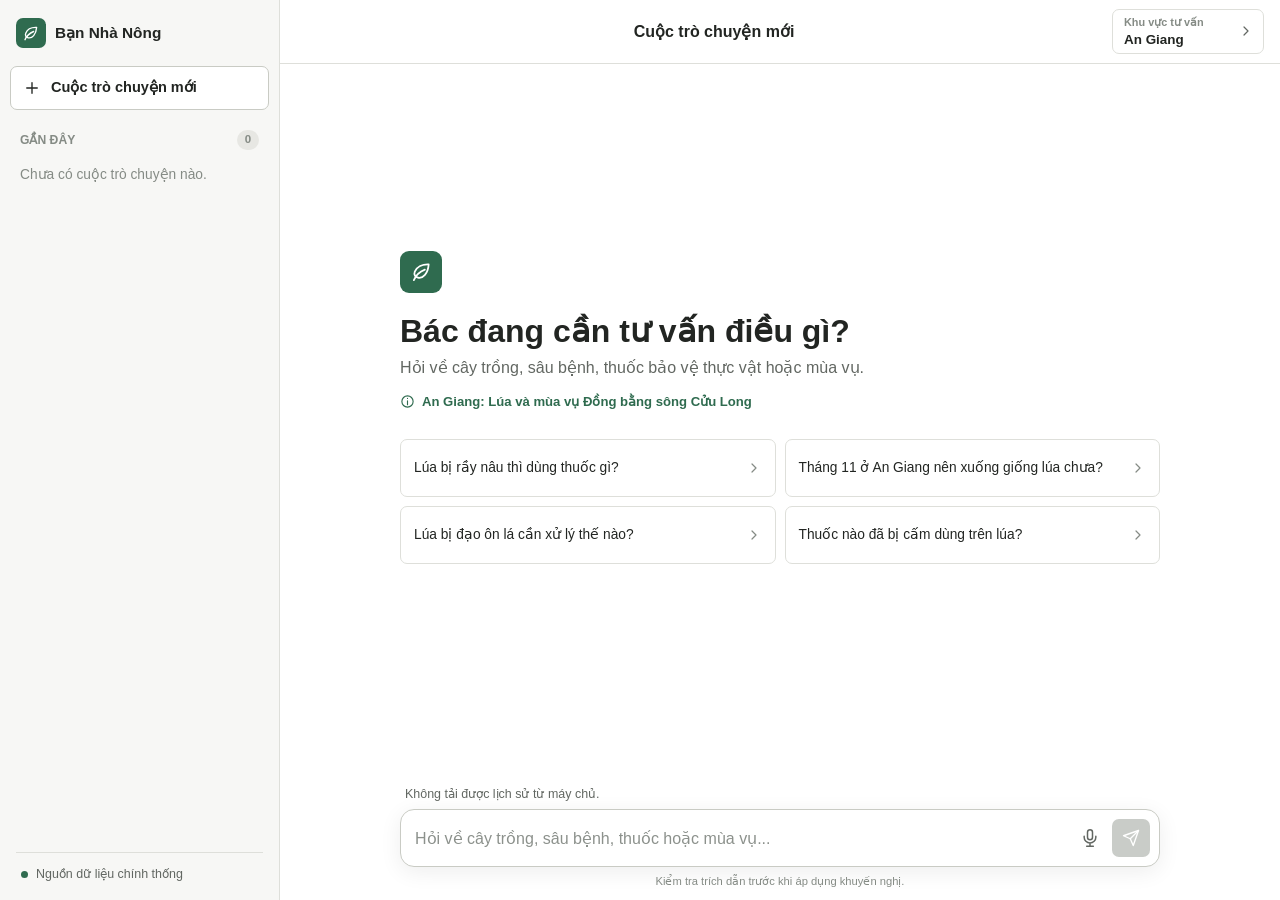
==== app/web/index.html @ 43aab201 "Merge pull request #1 from b-hundreds/main update RAG + voice" ====
<!doctype html>
<html lang="vi" data-region="an_giang">
<head>
  <meta charset="utf-8" />
  <meta name="viewport" content="width=device-width, initial-scale=1, viewport-fit=cover" />
  <meta name="theme-color" content="#ffffff" />
  <meta name="description" content="Bạn Nhà Nông - trợ lý nông nghiệp dựa trên nguồn chính thống." />
  <title>Bạn Nhà Nông</title>
  <link rel="manifest" href="manifest.webmanifest" />
  <link rel="icon" href="icon.svg" type="image/svg+xml" />
  <link rel="stylesheet" href="app.css" />
</head>
<body>
  <svg class="icon-sprite" aria-hidden="true">
    <symbol id="icon-panel" viewBox="0 0 24 24"><rect x="3" y="3" width="18" height="18" rx="2"/><path d="M9 3v18"/></symbol>
    <symbol id="icon-plus" viewBox="0 0 24 24"><path d="M12 5v14M5 12h14"/></symbol>
    <symbol id="icon-close" viewBox="0 0 24 24"><path d="m6 6 12 12M18 6 6 18"/></symbol>
    <symbol id="icon-edit" viewBox="0 0 24 24"><path d="M12 20h9"/><path d="M16.5 3.5a2.1 2.1 0 0 1 3 3L8 18l-4 1 1-4Z"/></symbol>
    <symbol id="icon-trash" viewBox="0 0 24 24"><path d="M3 6h18M8 6V4h8v2M19 6l-1 14H6L5 6M10 11v5M14 11v5"/></symbol>
    <symbol id="icon-chevron" viewBox="0 0 24 24"><path d="m9 18 6-6-6-6"/></symbol>
    <symbol id="icon-check" viewBox="0 0 24 24"><path d="m5 12 4 4L19 6"/></symbol>
    <symbol id="icon-send" viewBox="0 0 24 24"><path d="m22 2-7 20-4-9-9-4Z"/><path d="M22 2 11 13"/></symbol>
    <symbol id="icon-mic" viewBox="0 0 24 24"><rect x="9" y="2" width="6" height="12" rx="3"/><path d="M5 10v1a7 7 0 0 0 14 0v-1M12 18v4M8 22h8"/></symbol>
    <symbol id="icon-clock" viewBox="0 0 24 24"><circle cx="12" cy="12" r="9"/><path d="M12 7v5l3 2"/></symbol>
    <symbol id="icon-external" viewBox="0 0 24 24"><path d="M14 4h6v6M20 4 10 14"/><path d="M18 13v6a1 1 0 0 1-1 1H5a1 1 0 0 1-1-1V7a1 1 0 0 1 1-1h6"/></symbol>
    <symbol id="icon-more" viewBox="0 0 24 24"><circle cx="5" cy="12" r="1" fill="currentColor" stroke="none"/><circle cx="12" cy="12" r="1" fill="currentColor" stroke="none"/><circle cx="19" cy="12" r="1" fill="currentColor" stroke="none"/></symbol>
    <symbol id="icon-leaf" viewBox="0 0 24 24"><path d="M19.5 4.5C13 4.2 7.1 7 5 12.2c-1.2 3 .4 5.6 3.3 6.2 5.2 1.1 10.5-4.3 11.2-13.9Z"/><path d="M4 21c2.2-5.3 6-8.8 11.5-11"/></symbol>
    <symbol id="icon-info" viewBox="0 0 24 24"><circle cx="12" cy="12" r="9"/><path d="M12 11v6M12 7h.01"/></symbol>
    <symbol id="icon-volume" viewBox="0 0 24 24"><path d="M11 5 6 9H3v6h3l5 4Z"/><path d="M15 9.5a4 4 0 0 1 0 5M18 7a7 7 0 0 1 0 10"/></symbol>
    <symbol id="icon-stop" viewBox="0 0 24 24"><rect x="7" y="7" width="10" height="10" rx="1" fill="currentColor" stroke="none"/></symbol>
  </svg>

  <div class="app-shell">
    <aside class="sidebar" id="sidebar" aria-label="Lịch sử trò chuyện">
      <div class="sidebar-head">
        <a class="brand" href="#" id="brandHome" aria-label="Bạn Nhà Nông - trang chính">
          <span class="brand-mark"><svg><use href="#icon-leaf"></use></svg></span>
          <span>Bạn Nhà Nông</span>
        </a>
        <button class="icon-btn sidebar-close" id="sidebarClose" type="button" aria-label="Đóng lịch sử" title="Đóng">
          <svg><use href="#icon-close"></use></svg>
        </button>
      </div>

      <button type="button" class="new-chat-btn" id="newChatBtn">
        <svg><use href="#icon-plus"></use></svg>
        <span>Cuộc trò chuyện mới</span>
      </button>

      <div class="history-head">
        <span>Gần đây</span>
        <span class="history-count" id="historyCount">0</span>
      </div>
      <nav class="conversation-list" id="conversationList" aria-label="Các cuộc trò chuyện đã lưu"></nav>

      <div class="sidebar-foot">
        <span class="source-dot" aria-hidden="true"></span>
        <span>Nguồn dữ liệu chính thống</span>
      </div>
    </aside>
    <button class="sidebar-scrim" id="sidebarScrim" type="button" aria-label="Đóng lịch sử" tabindex="-1"></button>

    <section class="main-panel">
      <header class="chat-header">
        <button class="icon-btn sidebar-open" id="sidebarOpen" type="button" aria-label="Mở lịch sử" title="Lịch sử trò chuyện">
          <svg><use href="#icon-panel"></use></svg>
        </button>

        <div class="title-wrap">
          <button class="conversation-title-btn" id="conversationTitleBtn" type="button" title="Đổi tên cuộc trò chuyện">
            <span id="conversationTitle">Cuộc trò chuyện mới</span>
            <svg><use href="#icon-edit"></use></svg>
          </button>
          <form class="title-edit" id="titleEdit" hidden>
            <label class="sr-only" for="titleInput">Tên cuộc trò chuyện</label>
            <input id="titleInput" maxlength="60" autocomplete="off" />
            <button class="icon-btn" type="submit" aria-label="Lưu tên"><svg><use href="#icon-check"></use></svg></button>
          </form>
        </div>

        <details class="region-menu" id="regionMenu">
          <summary aria-label="Chọn khu vực tư vấn">
            <span class="region-summary-copy">
              <span class="region-label">Khu vực tư vấn</span>
              <strong id="regionName">An Giang</strong>
            </span>
            <svg><use href="#icon-chevron"></use></svg>
          </summary>
          <div class="region-popover">
            <div class="popover-title">
              <svg><use href="#icon-info"></use></svg>
              <div>
                <strong>Khu vực tư vấn</strong>
                <p>Dùng để chọn đúng cây trồng, mùa vụ và nguồn địa phương.</p>
              </div>
            </div>
            <div class="region-options" role="radiogroup" aria-label="Khu vực tư vấn">
              <button type="button" class="region-option is-active" data-region-btn="an_giang" role="radio" aria-checked="true">
                <span><strong>An Giang</strong><small>Lúa và mùa vụ Đồng bằng sông Cửu Long</small></span>
                <svg><use href="#icon-check"></use></svg>
              </button>
              <button type="button" class="region-option" data-region-btn="dak_lak" role="radio" aria-checked="false">
                <span><strong>Đắk Lắk</strong><small>Cà phê, sầu riêng và mùa vụ Tây Nguyên</small></span>
                <svg><use href="#icon-check"></use></svg>
              </button>
            </div>
          </div>
        </details>
      </header>

      <main class="chat" id="chat" aria-live="polite" aria-label="Hội thoại với trợ lý"></main>

      <footer class="composer-wrap">
        <p class="status-line" id="statusLine" role="status" aria-live="polite"></p>
        <form class="composer" id="composer">
          <label class="sr-only" for="textInput">Nhập câu hỏi</label>
          <textarea id="textInput" rows="1" maxlength="2000" placeholder="Hỏi về cây trồng, sâu bệnh, thuốc hoặc mùa vụ..." autocomplete="off"></textarea>
          <div class="composer-actions">
            <button type="button" id="micBtn" class="composer-icon-btn" aria-label="Bắt đầu ghi âm" aria-pressed="false" title="Nhấn để nói">
              <svg class="mic-default"><use href="#icon-mic"></use></svg>
              <svg class="mic-recording"><use href="#icon-stop"></use></svg>
            </button>
            <button type="submit" id="sendTextBtn" class="send-btn" aria-label="Gửi câu hỏi" title="Gửi">
              <svg><use href="#icon-send"></use></svg>
            </button>
          </div>
        </form>
        <p class="composer-note">Kiểm tra trích dẫn trước khi áp dụng khuyến nghị.</p>
      </footer>
    </section>
  </div>

  <script src="app.js"></script>
</body>
</html>
---- app/web/app.css ----
:root {
  --bg: #ffffff;
  --sidebar: #f7f7f5;
  --surface: #ffffff;
  --surface-hover: #efefec;
  --surface-active: #e8e8e4;
  --text: #222522;
  --text-soft: #626762;
  --text-faint: #858b85;
  --border: #dedfda;
  --border-strong: #c9cbc4;
  --accent: #2f6b4f;
  --accent-hover: #25563f;
  --accent-soft: #e7f0ea;
  --danger: #a33a32;
  --danger-soft: #faeeec;
  --warning: #8a5b18;
  --warning-soft: #fbf4e5;
  --sidebar-width: 280px;
  --content-width: 760px;
  --font: -apple-system, BlinkMacSystemFont, "Segoe UI", Roboto, "Noto Sans", Arial, sans-serif;
  color-scheme: light;
}

* { box-sizing: border-box; }

html,
body { height: 100%; }

body {
  margin: 0;
  overflow: hidden;
  background: var(--bg);
  color: var(--text);
  font-family: var(--font);
  font-size: 16px;
  line-height: 1.5;
  letter-spacing: 0;
  -webkit-tap-highlight-color: transparent;
}

button,
textarea,
input { font: inherit; }

button { color: inherit; }

button,
summary { -webkit-tap-highlight-color: transparent; }

:focus-visible {
  outline: 2px solid var(--accent);
  outline-offset: 2px;
}

[hidden] { display: none !important; }

.sr-only {
  position: absolute;
  width: 1px;
  height: 1px;
  padding: 0;
  margin: -1px;
  overflow: hidden;
  clip: rect(0, 0, 0, 0);
  white-space: nowrap;
  border: 0;
}

.icon-sprite {
  position: absolute;
  width: 0;
  height: 0;
  overflow: hidden;
}

svg {
  width: 20px;
  height: 20px;
  fill: none;
  stroke: currentColor;
  stroke-width: 1.8;
  stroke-linecap: round;
  stroke-linejoin: round;
}

.app-shell {
  display: grid;
  grid-template-columns: var(--sidebar-width) minmax(0, 1fr);
  height: 100dvh;
  min-height: 0;
}

/* Sidebar */

.sidebar {
  z-index: 30;
  display: flex;
  min-width: 0;
  flex-direction: column;
  background: var(--sidebar);
  border-right: 1px solid var(--border);
  padding: 12px 10px;
}

.sidebar-head {
  display: flex;
  height: 42px;
  align-items: center;
  justify-content: space-between;
  padding: 0 6px;
}

.brand {
  display: flex;
  min-width: 0;
  align-items: center;
  gap: 9px;
  color: var(--text);
  font-size: 0.96rem;
  font-weight: 700;
  text-decoration: none;
}

.brand-mark {
  display: grid;
  width: 30px;
  height: 30px;
  flex: none;
  place-items: center;
  border-radius: 7px;
  background: var(--accent);
  color: white;
}

.brand-mark svg { width: 18px; height: 18px; }

.icon-btn,
.composer-icon-btn,
.send-btn {
  display: inline-grid;
  width: 38px;
  height: 38px;
  flex: none;
  cursor: pointer;
  place-items: center;
  border: 0;
  border-radius: 7px;
  background: transparent;
}

.icon-btn:hover,
.composer-icon-btn:hover { background: var(--surface-hover); }

.sidebar-close { display: none; }

.new-chat-btn {
  display: flex;
  width: 100%;
  min-height: 44px;
  align-items: center;
  gap: 10px;
  margin: 12px 0 20px;
  padding: 0 12px;
  cursor: pointer;
  border: 1px solid var(--border-strong);
  border-radius: 7px;
  background: var(--surface);
  font-size: 0.91rem;
  font-weight: 650;
}

.new-chat-btn:hover { background: var(--surface-hover); }
.new-chat-btn svg { width: 18px; height: 18px; }

.history-head {
  display: flex;
  align-items: center;
  justify-content: space-between;
  padding: 0 10px 7px;
  color: var(--text-faint);
  font-size: 0.76rem;
  font-weight: 700;
  text-transform: uppercase;
}

.history-count {
  display: inline-grid;
  min-width: 22px;
  height: 20px;
  place-items: center;
  border-radius: 10px;
  background: #e7e7e3;
  font-size: 0.72rem;
}

.conversation-list {
  min-height: 0;
  flex: 1;
  overflow-y: auto;
  overscroll-behavior: contain;
}

.history-empty {
  margin: 8px 10px;
  color: var(--text-faint);
  font-size: 0.86rem;
}

.history-item {
  position: relative;
  display: flex;
  align-items: center;
  border-radius: 7px;
}

.history-item:hover { background: var(--surface-hover); }
.history-item.is-active { background: var(--surface-active); }

.history-main {
  min-width: 0;
  min-height: 42px;
  flex: 1;
  cursor: pointer;
  overflow: hidden;
  border: 0;
  background: transparent;
  padding: 0 38px 0 11px;
  text-align: left;
  text-overflow: ellipsis;
  white-space: nowrap;
  font-size: 0.88rem;
}

.history-more {
  position: absolute;
  right: 3px;
  width: 34px;
  height: 34px;
  opacity: 0;
}

.history-item:hover .history-more,
.history-item.is-active .history-more,
.history-more:focus-visible { opacity: 1; }

.history-menu {
  position: absolute;
  z-index: 5;
  top: 37px;
  right: 4px;
  width: 132px;
  padding: 5px;
  border: 1px solid var(--border);
  border-radius: 7px;
  background: white;
  box-shadow: 0 10px 30px rgb(0 0 0 / 10%);
}

.history-menu button {
  display: flex;
  width: 100%;
  align-items: center;
  gap: 8px;
  cursor: pointer;
  border: 0;
  border-radius: 5px;
  background: transparent;
  padding: 8px;
  text-align: left;
  font-size: 0.84rem;
}

.history-menu button:hover { background: var(--surface-hover); }
.history-menu button:last-child { color: var(--danger); }
.history-menu svg { width: 16px; height: 16px; }

.sidebar-foot {
  display: flex;
  align-items: center;
  gap: 8px;
  margin: 10px 6px 0;
  padding: 12px 5px 4px;
  border-top: 1px solid var(--border);
  color: var(--text-soft);
  font-size: 0.78rem;
}

.source-dot {
  width: 7px;
  height: 7px;
  border-radius: 50%;
  background: var(--accent);
}

.sidebar-scrim { display: none; }

/* Header */

.main-panel {
  display: grid;
  min-width: 0;
  min-height: 0;
  grid-template-rows: auto minmax(0, 1fr) auto;
  background: var(--bg);
}

.chat-header {
  position: relative;
  z-index: 20;
  display: grid;
  min-height: 64px;
  grid-template-columns: 42px minmax(0, 1fr) auto;
  align-items: center;
  gap: 8px;
  padding: 8px 16px;
  border-bottom: 1px solid var(--border);
  background: rgb(255 255 255 / 96%);
}

.sidebar-open { visibility: hidden; }

.title-wrap {
  min-width: 0;
  justify-self: center;
}

.conversation-title-btn {
  display: flex;
  max-width: min(42vw, 500px);
  align-items: center;
  gap: 7px;
  cursor: pointer;
  border: 0;
  background: transparent;
  padding: 7px 8px;
  border-radius: 7px;
  font-weight: 650;
}

.conversation-title-btn:hover { background: var(--surface-hover); }

.conversation-title-btn span {
  overflow: hidden;
  text-overflow: ellipsis;
  white-space: nowrap;
}

.conversation-title-btn svg {
  width: 15px;
  height: 15px;
  flex: none;
  color: var(--text-faint);
  opacity: 0;
}

.conversation-title-btn:hover svg,
.conversation-title-btn:focus-visible svg { opacity: 1; }

.title-edit {
  display: flex;
  align-items: center;
  gap: 4px;
}

.title-edit input {
  width: min(42vw, 400px);
  min-width: 160px;
  border: 1px solid var(--border-strong);
  border-radius: 6px;
  padding: 7px 9px;
  color: var(--text);
  background: white;
}

.title-edit .icon-btn { width: 34px; height: 34px; color: var(--accent); }

.region-menu {
  position: relative;
  justify-self: end;
}

.region-menu summary {
  display: flex;
  min-width: 152px;
  align-items: center;
  justify-content: space-between;
  gap: 10px;
  padding: 6px 9px 6px 11px;
  cursor: pointer;
  list-style: none;
  border: 1px solid var(--border);
  border-radius: 7px;
  background: white;
}

.region-menu summary::-webkit-details-marker { display: none; }
.region-menu[open] summary { border-color: var(--border-strong); }
.region-menu[open] summary > svg { transform: rotate(90deg); }
.region-menu summary > svg { width: 16px; height: 16px; color: var(--text-soft); transition: transform 150ms ease; }

.region-summary-copy { display: flex; flex-direction: column; line-height: 1.15; }
.region-label { margin-bottom: 3px; color: var(--text-faint); font-size: 0.68rem; font-weight: 600; }
.region-summary-copy strong { font-size: 0.84rem; }

.region-popover {
  position: absolute;
  top: calc(100% + 8px);
  right: 0;
  width: min(360px, calc(100vw - 24px));
  padding: 14px;
  border: 1px solid var(--border);
  border-radius: 8px;
  background: white;
  box-shadow: 0 16px 50px rgb(0 0 0 / 12%);
}

.popover-title {
  display: flex;
  gap: 10px;
  padding: 1px 2px 12px;
  border-bottom: 1px solid var(--border);
}

.popover-title > svg { width: 18px; height: 18px; flex: none; margin-top: 2px; color: var(--accent); }
.popover-title strong { font-size: 0.92rem; }
.popover-title p { margin: 2px 0 0; color: var(--text-soft); font-size: 0.8rem; line-height: 1.4; }
.region-options { padding-top: 7px; }

.region-option {
  display: flex;
  width: 100%;
  align-items: center;
  justify-content: space-between;
  gap: 12px;
  cursor: pointer;
  border: 0;
  border-radius: 6px;
  background: transparent;
  padding: 10px;
  text-align: left;
}

.region-option:hover { background: var(--surface-hover); }
.region-option > span { display: flex; min-width: 0; flex-direction: column; }
.region-option strong { font-size: 0.9rem; }
.region-option small { margin-top: 2px; color: var(--text-soft); font-size: 0.77rem; }
.region-option > svg { visibility: hidden; width: 18px; height: 18px; flex: none; color: var(--accent); }
.region-option.is-active > svg { visibility: visible; }

/* Conversation */

.chat {
  min-height: 0;
  overflow-y: auto;
  overscroll-behavior: contain;
  scroll-behavior: smooth;
}

.empty-state {
  display: flex;
  width: min(var(--content-width), calc(100% - 40px));
  min-height: 100%;
  flex-direction: column;
  justify-content: center;
  margin: 0 auto;
  padding: 48px 0 80px;
}

.empty-brand {
  display: grid;
  width: 42px;
  height: 42px;
  place-items: center;
  border-radius: 9px;
  background: var(--accent);
  color: white;
}

.empty-brand svg { width: 23px; height: 23px; }

.empty-state h1 {
  margin: 18px 0 5px;
  font-size: clamp(1.55rem, 3vw, 2rem);
  line-height: 1.25;
  letter-spacing: 0;
}

.empty-state > p { margin: 0; color: var(--text-soft); }

.empty-region-context {
  display: inline-flex;
  align-items: center;
  align-self: flex-start;
  gap: 7px;
  margin-top: 12px;
  color: var(--accent);
  font-size: 0.82rem;
  font-weight: 650;
}

.empty-region-context svg { width: 15px; height: 15px; }

.suggestions {
  display: grid;
  grid-template-columns: repeat(2, minmax(0, 1fr));
  gap: 9px;
  margin-top: 28px;
}

.suggestion-btn {
  display: flex;
  min-height: 58px;
  align-items: center;
  justify-content: space-between;
  gap: 10px;
  cursor: pointer;
  border: 1px solid var(--border);
  border-radius: 7px;
  background: white;
  padding: 11px 13px;
  text-align: left;
  font-size: 0.86rem;
  line-height: 1.35;
}

.suggestion-btn:hover { border-color: var(--border-strong); background: var(--sidebar); }
.suggestion-btn svg { width: 16px; height: 16px; flex: none; color: var(--text-faint); }

.thread {
  width: min(var(--content-width), calc(100% - 40px));
  margin: 0 auto;
  padding: 34px 0 64px;
}

.exchange { margin-bottom: 34px; }

.user-row {
  display: flex;
  flex-direction: column;
  align-items: flex-end;
}

.user-bubble {
  max-width: min(86%, 620px);
  margin: 0;
  padding: 10px 14px;
  border-radius: 16px 16px 4px 16px;
  background: #eeeeeb;
  white-space: pre-wrap;
  overflow-wrap: anywhere;
}

.message-tools {
  display: flex;
  min-height: 32px;
  align-items: center;
  gap: 2px;
  margin-top: 3px;
  opacity: 0;
  transition: opacity 120ms ease;
}

.user-row:hover .message-tools,
.message-tools:focus-within { opacity: 1; }

.message-tool {
  display: inline-flex;
  min-height: 30px;
  align-items: center;
  gap: 5px;
  cursor: pointer;
  border: 0;
  border-radius: 6px;
  background: transparent;
  padding: 5px 7px;
  color: var(--text-soft);
  font-size: 0.75rem;
}

.message-tool:hover { background: var(--surface-hover); color: var(--text); }
.message-tool svg { width: 15px; height: 15px; }

.revision-panel {
  width: min(86%, 620px);
  margin-top: 5px;
  padding: 10px 12px;
  border: 1px solid var(--border);
  border-radius: 7px;
  background: var(--sidebar);
  color: var(--text-soft);
  font-size: 0.8rem;
}

.revision-panel strong { display: block; margin-bottom: 6px; color: var(--text); }
.revision-panel p { margin: 6px 0 0; padding-top: 6px; border-top: 1px solid var(--border); white-space: pre-wrap; }

.edit-message-form {
  width: min(86%, 620px);
}

.edit-message-form textarea {
  display: block;
  width: 100%;
  min-height: 88px;
  resize: vertical;
  border: 1px solid var(--border-strong);
  border-radius: 8px;
  background: white;
  padding: 11px 12px;
  color: var(--text);
  line-height: 1.5;
}

.edit-actions { display: flex; justify-content: flex-end; gap: 7px; margin-top: 7px; }
.small-btn { cursor: pointer; border: 1px solid var(--border); border-radius: 6px; background: white; padding: 7px 11px; font-size: 0.82rem; font-weight: 650; }
.small-btn.primary { border-color: var(--accent); background: var(--accent); color: white; }

.assistant-row {
  margin-top: 14px;
  padding-left: 2px;
}

.assistant-label {
  display: flex;
  align-items: center;
  gap: 7px;
  margin-bottom: 8px;
  color: var(--text-soft);
  font-size: 0.78rem;
  font-weight: 700;
}

.assistant-mark {
  display: grid;
  width: 24px;
  height: 24px;
  place-items: center;
  border-radius: 6px;
  background: var(--accent);
  color: white;
}

.assistant-mark svg { width: 14px; height: 14px; }
.answer-text { margin: 0 0 14px; white-space: pre-line; overflow-wrap: anywhere; }

.answer-loading {
  display: flex;
  align-items: center;
  gap: 9px;
  color: var(--text-soft);
  font-size: 0.9rem;
}

.loading-dots { display: flex; gap: 4px; }
.loading-dots i { width: 5px; height: 5px; border-radius: 50%; background: var(--text-faint); animation: blink 1.1s infinite ease-in-out; }
.loading-dots i:nth-child(2) { animation-delay: 130ms; }
.loading-dots i:nth-child(3) { animation-delay: 260ms; }

@keyframes blink {
  0%, 70%, 100% { opacity: .25; transform: translateY(0); }
  35% { opacity: 1; transform: translateY(-2px); }
}

.result-list {
  overflow: hidden;
  margin: 14px 0;
  border: 1px solid var(--border);
  border-radius: 8px;
  background: var(--surface);
}

.result-head {
  display: flex;
  align-items: center;
  justify-content: space-between;
  padding: 9px 13px;
  border-bottom: 1px solid var(--border);
  background: var(--sidebar);
  color: var(--text-soft);
  font-size: 0.75rem;
  font-weight: 700;
  text-transform: uppercase;
}

.region-result-label { color: var(--accent); text-transform: none; }

.dose-row { padding: 13px; border-bottom: 1px solid var(--border); }
.dose-row:last-child { border-bottom: 0; }
.dose-product { margin: 0; font-size: 0.96rem; font-weight: 750; }
.dose-ai { margin: 3px 0 8px; color: var(--text-soft); font-size: 0.82rem; }
.dose-note { display: inline-flex; padding: 3px 7px; border-radius: 5px; background: var(--accent-soft); color: var(--accent); font-size: 0.74rem; font-weight: 700; }

.citation-list { display: flex; flex-wrap: wrap; gap: 7px; margin-top: 14px; }
.citation-link { display: inline-flex; max-width: 100%; align-items: center; gap: 6px; border: 1px solid var(--border); border-radius: 6px; padding: 6px 9px; color: var(--text-soft); text-decoration: none; font-size: 0.76rem; }
.citation-link:hover { border-color: var(--border-strong); color: var(--text); background: var(--sidebar); }
.citation-link span { overflow: hidden; text-overflow: ellipsis; white-space: nowrap; }
.citation-link svg { width: 14px; height: 14px; flex: none; }

.answer-actions { display: flex; margin-top: 12px; }
.answer-speech-btn {
  display: inline-flex;
  min-height: 34px;
  align-items: center;
  gap: 7px;
  cursor: pointer;
  border: 1px solid var(--border);
  border-radius: 7px;
  background: white;
  padding: 7px 10px;
  color: var(--text-soft);
  font-size: 0.78rem;
  font-weight: 650;
}
.answer-speech-btn:hover { border-color: var(--border-strong); background: var(--sidebar); color: var(--text); }
.answer-speech-btn.is-speaking { border-color: var(--accent); background: var(--accent-soft); color: var(--accent); }
.answer-speech-btn svg { width: 16px; height: 16px; flex: none; }

.handoff-panel {
  margin-top: 14px;
  padding: 13px 14px;
  border-left: 3px solid var(--warning);
  border-radius: 0 7px 7px 0;
  background: var(--warning-soft);
}

.handoff-reason { margin: 0 0 10px; color: #59451f; font-size: 0.86rem; }
.handoff-btn { cursor: pointer; border: 1px solid #d9bd8e; border-radius: 6px; background: white; padding: 8px 11px; color: #59451f; font-size: 0.82rem; font-weight: 700; }
.handoff-btn:disabled { cursor: default; opacity: .65; }
.handoff-result { margin: 8px 0 0; color: #59451f; font-size: 0.78rem; font-weight: 650; }

.error-panel { display: flex; align-items: center; justify-content: space-between; gap: 12px; margin: 4px 0 0; padding: 10px 12px; border-radius: 7px; background: var(--danger-soft); color: var(--danger); font-size: 0.86rem; }
.error-panel .small-btn { flex: none; color: var(--danger); }

/* Composer */

.composer-wrap {
  z-index: 10;
  padding: 0 20px calc(10px + env(safe-area-inset-bottom));
  background: white;
}

.composer-wrap > * { width: min(var(--content-width), 100%); margin-left: auto; margin-right: auto; }

.status-line {
  min-height: 24px;
  margin-top: 0;
  margin-bottom: 2px;
  padding: 2px 5px;
  color: var(--text-soft);
  font-size: 0.78rem;
}

.composer {
  display: flex;
  min-height: 58px;
  align-items: flex-end;
  gap: 8px;
  padding: 9px 9px 9px 14px;
  border: 1px solid var(--border-strong);
  border-radius: 14px;
  background: white;
  box-shadow: 0 5px 22px rgb(0 0 0 / 7%);
}

.composer:focus-within { border-color: #9ca49d; box-shadow: 0 5px 24px rgb(0 0 0 / 9%); }

.composer textarea {
  min-width: 0;
  max-height: 160px;
  min-height: 38px;
  flex: 1;
  resize: none;
  overflow-y: auto;
  border: 0;
  outline: 0;
  background: transparent;
  padding: 8px 0 5px;
  color: var(--text);
  line-height: 1.45;
}

.composer textarea::placeholder { color: #8c918c; }
.composer-actions { display: flex; flex: none; align-items: center; gap: 3px; }
.composer-icon-btn { width: 38px; height: 38px; color: var(--text-soft); touch-action: manipulation; }
.composer-icon-btn.is-recording { background: var(--danger-soft); color: var(--danger); }
.composer-icon-btn.is-requesting { color: var(--accent); }
.mic-recording { display: none; }
.composer-icon-btn.is-recording .mic-default { display: none; }
.composer-icon-btn.is-recording .mic-recording { display: block; }
.send-btn { width: 38px; height: 38px; background: var(--accent); color: white; }
.send-btn:hover { background: var(--accent-hover); }
.send-btn:disabled { cursor: default; background: #c9ccc8; }
.send-btn svg { width: 18px; height: 18px; }

.composer-note { margin-top: 6px; margin-bottom: 0; color: var(--text-faint); text-align: center; font-size: 0.7rem; }

@media (prefers-reduced-motion: reduce) {
  *, *::before, *::after { scroll-behavior: auto !important; animation-duration: .01ms !important; animation-iteration-count: 1 !important; transition-duration: .01ms !important; }
}

@media (max-width: 820px) {
  .app-shell { display: block; }
  .sidebar {
    position: fixed;
    inset: 0 auto 0 0;
    width: min(var(--sidebar-width), calc(100vw - 54px));
    transform: translateX(-105%);
    transition: transform 180ms ease;
    box-shadow: 14px 0 45px rgb(0 0 0 / 16%);
  }
  body.sidebar-visible .sidebar { transform: translateX(0); }
  .sidebar-close { display: inline-grid; }
  .sidebar-scrim {
    position: fixed;
    z-index: 25;
    inset: 0;
    width: 100%;
    height: 100%;
    cursor: pointer;
    border: 0;
    background: rgb(0 0 0 / 28%);
    opacity: 0;
    pointer-events: none;
    transition: opacity 180ms ease;
  }
  body.sidebar-visible .sidebar-scrim { display: block; opacity: 1; pointer-events: auto; }
  .main-panel { height: 100dvh; }
  .sidebar-open { visibility: visible; }
  .chat-header { grid-template-columns: 42px minmax(0, 1fr) auto; padding-left: 9px; padding-right: 10px; }
  .conversation-title-btn { max-width: 34vw; }
  .title-edit input { width: 30vw; min-width: 120px; }
  .region-menu summary { min-width: 132px; }
  .region-menu .region-label { display: none; }
  .thread,
  .empty-state { width: min(var(--content-width), calc(100% - 28px)); }
  .composer-wrap { padding-left: 14px; padding-right: 14px; }
}

@media (max-width: 560px) {
  .chat-header { min-height: 58px; }
  .conversation-title-btn { max-width: 28vw; padding-left: 3px; padding-right: 3px; font-size: .88rem; }
  .conversation-title-btn svg { display: none; }
  .region-menu summary { min-width: 142px; padding: 7px 8px; }
  .region-summary-copy strong { max-width: 108px; overflow: hidden; text-overflow: ellipsis; white-space: nowrap; font-size: .79rem; }
  .region-summary-copy strong::before { content: "Khu vực: "; color: var(--text-soft); font-weight: 500; }
  .empty-state { justify-content: flex-start; padding-top: min(18vh, 110px); }
  .empty-state h1 { font-size: 1.5rem; }
  .suggestions { grid-template-columns: 1fr; margin-top: 22px; }
  .suggestion-btn { min-height: 52px; }
  .thread { padding-top: 24px; padding-bottom: 44px; }
  .exchange { margin-bottom: 28px; }
  .user-bubble,
  .edit-message-form,
  .revision-panel { max-width: 92%; width: auto; }
  .message-tools { opacity: 1; }
  .assistant-row { margin-top: 11px; }
  .composer-wrap { padding-left: 10px; padding-right: 10px; }
  .composer { border-radius: 12px; padding-left: 12px; }
  .composer-note { font-size: .66rem; }
}

@media (max-width: 380px) {
  .conversation-title-btn { display: none; }
  .title-wrap { justify-self: start; }
  .chat-header { grid-template-columns: 42px 1fr auto; }
  .region-menu summary { min-width: 136px; }
}
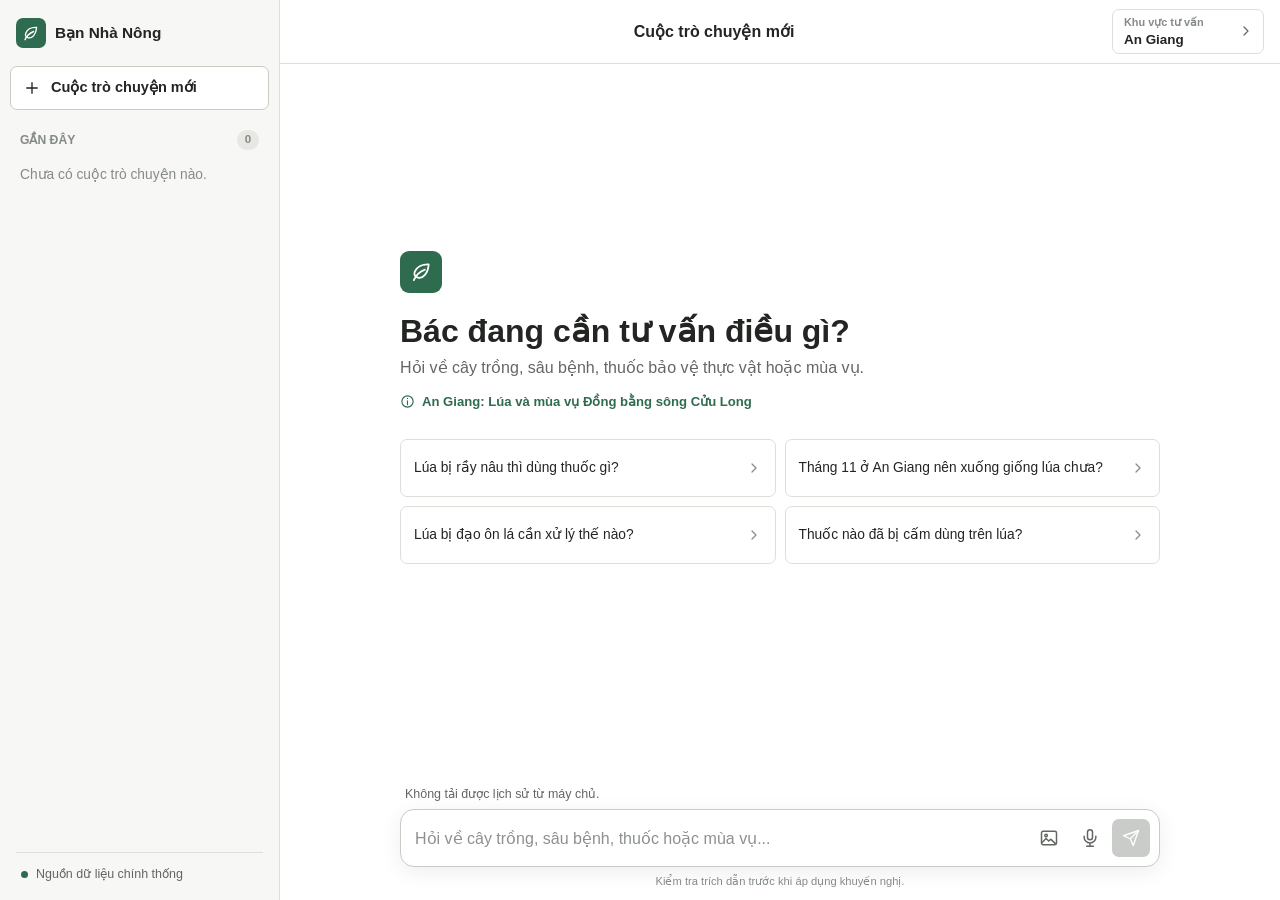
==== commit 53e8bd65: "add image input processing" ====
--- a/app/web/index.html
+++ b/app/web/index.html
@@ -21,6 +21,7 @@
     <symbol id="icon-check" viewBox="0 0 24 24"><path d="m5 12 4 4L19 6"/></symbol>
     <symbol id="icon-send" viewBox="0 0 24 24"><path d="m22 2-7 20-4-9-9-4Z"/><path d="M22 2 11 13"/></symbol>
     <symbol id="icon-mic" viewBox="0 0 24 24"><rect x="9" y="2" width="6" height="12" rx="3"/><path d="M5 10v1a7 7 0 0 0 14 0v-1M12 18v4M8 22h8"/></symbol>
+    <symbol id="icon-image" viewBox="0 0 24 24"><rect x="3" y="4" width="18" height="16" rx="2"/><circle cx="8.5" cy="9" r="1.5"/><path d="m4 17 4.5-4.5 3.2 3.2 2.3-2.3 6 5.6"/></symbol>
     <symbol id="icon-clock" viewBox="0 0 24 24"><circle cx="12" cy="12" r="9"/><path d="M12 7v5l3 2"/></symbol>
     <symbol id="icon-external" viewBox="0 0 24 24"><path d="M14 4h6v6M20 4 10 14"/><path d="M18 13v6a1 1 0 0 1-1 1H5a1 1 0 0 1-1-1V7a1 1 0 0 1 1-1h6"/></symbol>
     <symbol id="icon-more" viewBox="0 0 24 24"><circle cx="5" cy="12" r="1" fill="currentColor" stroke="none"/><circle cx="12" cy="12" r="1" fill="currentColor" stroke="none"/><circle cx="19" cy="12" r="1" fill="currentColor" stroke="none"/></symbol>
@@ -112,10 +113,15 @@
 
       <footer class="composer-wrap">
         <p class="status-line" id="statusLine" role="status" aria-live="polite"></p>
+        <div class="image-preview" id="imagePreview" aria-label="Ảnh chuẩn bị gửi" hidden></div>
         <form class="composer" id="composer">
           <label class="sr-only" for="textInput">Nhập câu hỏi</label>
           <textarea id="textInput" rows="1" maxlength="2000" placeholder="Hỏi về cây trồng, sâu bệnh, thuốc hoặc mùa vụ..." autocomplete="off"></textarea>
           <div class="composer-actions">
+            <input id="imageInput" type="file" accept="image/jpeg,image/png,image/webp" multiple hidden />
+            <button type="button" id="imageBtn" class="composer-icon-btn" aria-label="Thêm ảnh" title="Thêm ảnh nhãn thuốc hoặc cây trồng">
+              <svg><use href="#icon-image"></use></svg>
+            </button>
             <button type="button" id="micBtn" class="composer-icon-btn" aria-label="Bắt đầu ghi âm" aria-pressed="false" title="Nhấn để nói">
               <svg class="mic-default"><use href="#icon-mic"></use></svg>
               <svg class="mic-recording"><use href="#icon-stop"></use></svg>
--- a/app/web/app.css
+++ b/app/web/app.css
@@ -712,6 +712,22 @@
   font-size: 0.78rem;
   font-weight: 650;
 }
+
+.user-image-gallery {
+  display: grid;
+  max-width: min(86%, 620px);
+  grid-template-columns: repeat(3, minmax(0, 160px));
+  gap: 6px;
+  margin-bottom: 6px;
+}
+
+.user-image-gallery img {
+  width: 100%;
+  aspect-ratio: 4 / 3;
+  border-radius: 10px;
+  object-fit: cover;
+  background: var(--surface-hover);
+}
 .answer-speech-btn:hover { border-color: var(--border-strong); background: var(--sidebar); color: var(--text); }
 .answer-speech-btn.is-speaking { border-color: var(--accent); background: var(--accent-soft); color: var(--accent); }
 .answer-speech-btn svg { width: 16px; height: 16px; flex: none; }
@@ -750,6 +766,46 @@
   color: var(--text-soft);
   font-size: 0.78rem;
 }
+
+.image-preview {
+  display: flex;
+  gap: 8px;
+  padding: 0 5px 8px;
+}
+
+.image-preview[hidden] { display: none; }
+
+.image-preview-item {
+  position: relative;
+  width: 72px;
+  height: 72px;
+}
+
+.image-preview-item img {
+  width: 100%;
+  height: 100%;
+  border: 1px solid var(--border);
+  border-radius: 9px;
+  object-fit: cover;
+  background: var(--surface-hover);
+}
+
+.image-preview-remove {
+  position: absolute;
+  top: -6px;
+  right: -6px;
+  display: grid;
+  width: 23px;
+  height: 23px;
+  place-items: center;
+  cursor: pointer;
+  border: 2px solid white;
+  border-radius: 50%;
+  background: #353936;
+  color: white;
+}
+
+.image-preview-remove svg { width: 12px; height: 12px; }
 
 .composer {
   display: flex;
@@ -783,6 +839,7 @@
 .composer textarea::placeholder { color: #8c918c; }
 .composer-actions { display: flex; flex: none; align-items: center; gap: 3px; }
 .composer-icon-btn { width: 38px; height: 38px; color: var(--text-soft); touch-action: manipulation; }
+.composer-icon-btn:disabled { cursor: default; opacity: .45; }
 .composer-icon-btn.is-recording { background: var(--danger-soft); color: var(--danger); }
 .composer-icon-btn.is-requesting { color: var(--accent); }
 .mic-recording { display: none; }
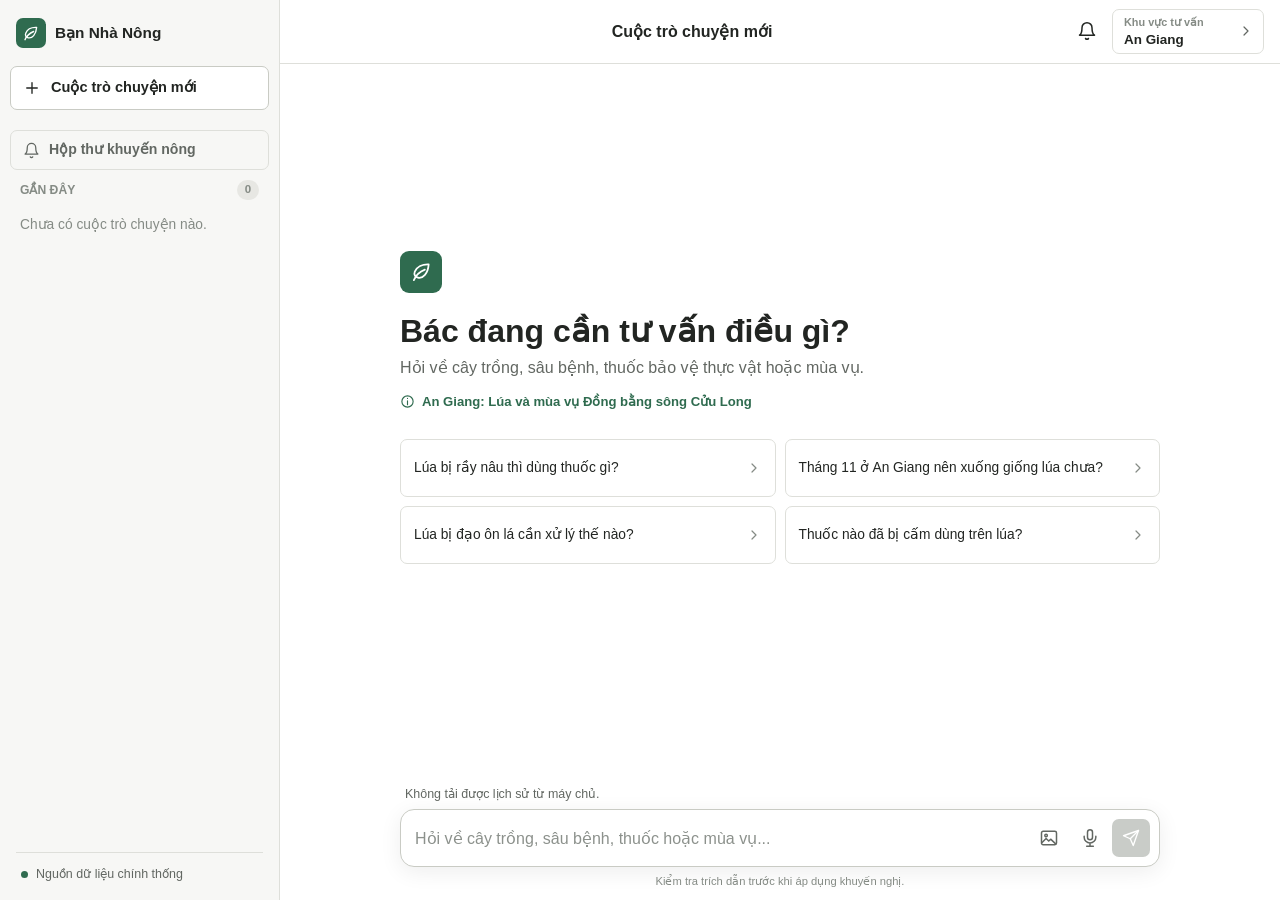
==== commit 4eea292e: "Merge upstream main into local main" ====
--- a/app/web/index.html
+++ b/app/web/index.html
@@ -29,12 +29,14 @@
     <symbol id="icon-info" viewBox="0 0 24 24"><circle cx="12" cy="12" r="9"/><path d="M12 11v6M12 7h.01"/></symbol>
     <symbol id="icon-volume" viewBox="0 0 24 24"><path d="M11 5 6 9H3v6h3l5 4Z"/><path d="M15 9.5a4 4 0 0 1 0 5M18 7a7 7 0 0 1 0 10"/></symbol>
     <symbol id="icon-stop" viewBox="0 0 24 24"><rect x="7" y="7" width="10" height="10" rx="1" fill="currentColor" stroke="none"/></symbol>
+    <symbol id="icon-bell" viewBox="0 0 24 24"><path d="M18 8A6 6 0 0 0 6 8c0 7-3 9-3 9h18s-3-2-3-9"/><path d="M13.73 21a2 2 0 0 1-3.46 0"/></symbol>
+    <symbol id="icon-search" viewBox="0 0 24 24"><circle cx="11" cy="11" r="8"/><path d="m21 21-4.3-4.3"/></symbol>
   </svg>
 
   <div class="app-shell">
     <aside class="sidebar" id="sidebar" aria-label="Lịch sử trò chuyện">
       <div class="sidebar-head">
-        <a class="brand" href="#" id="brandHome" aria-label="Bạn Nhà Nông - trang chính">
+        <a class="brand" href="/" id="brandHome" aria-label="Bạn Nhà Nông - trang chính">
           <span class="brand-mark"><svg><use href="#icon-leaf"></use></svg></span>
           <span>Bạn Nhà Nông</span>
         </a>
@@ -46,6 +48,12 @@
       <button type="button" class="new-chat-btn" id="newChatBtn">
         <svg><use href="#icon-plus"></use></svg>
         <span>Cuộc trò chuyện mới</span>
+      </button>
+
+      <button type="button" class="inbox-sidebar-btn" id="inboxSidebarBtn" aria-label="Hộp thư khuyến nông">
+        <svg><use href="#icon-bell"></use></svg>
+        <span class="inbox-sidebar-label">Hộp thư khuyến nông</span>
+        <span class="inbox-sidebar-badge" id="inboxSidebarBadge" hidden>0</span>
       </button>
 
       <div class="history-head">
@@ -61,7 +69,7 @@
     </aside>
     <button class="sidebar-scrim" id="sidebarScrim" type="button" aria-label="Đóng lịch sử" tabindex="-1"></button>
 
-    <section class="main-panel">
+    <section class="main-panel" id="mainPanel">
       <header class="chat-header">
         <button class="icon-btn sidebar-open" id="sidebarOpen" type="button" aria-label="Mở lịch sử" title="Lịch sử trò chuyện">
           <svg><use href="#icon-panel"></use></svg>
@@ -79,39 +87,47 @@
           </form>
         </div>
 
-        <details class="region-menu" id="regionMenu">
-          <summary aria-label="Chọn khu vực tư vấn">
-            <span class="region-summary-copy">
-              <span class="region-label">Khu vực tư vấn</span>
-              <strong id="regionName">An Giang</strong>
-            </span>
-            <svg><use href="#icon-chevron"></use></svg>
-          </summary>
-          <div class="region-popover">
-            <div class="popover-title">
-              <svg><use href="#icon-info"></use></svg>
-              <div>
-                <strong>Khu vực tư vấn</strong>
-                <p>Dùng để chọn đúng cây trồng, mùa vụ và nguồn địa phương.</p>
+        <div class="header-right">
+          <div class="notif-wrap" id="notifWrap">
+            <button class="icon-btn notif-btn" id="notifBtn" type="button" aria-label="Câu hỏi gửi cán bộ khuyến nông" aria-expanded="false" title="Hộp thư khuyến nông">
+              <svg><use href="#icon-bell"></use></svg>
+              <span class="notif-badge" id="notifBadge" hidden>0</span>
+            </button>
+          </div>
+          <details class="region-menu" id="regionMenu">
+            <summary aria-label="Chọn khu vực tư vấn">
+              <span class="region-summary-copy">
+                <span class="region-label">Khu vực tư vấn</span>
+                <strong id="regionName">An Giang</strong>
+              </span>
+              <svg><use href="#icon-chevron"></use></svg>
+            </summary>
+            <div class="region-popover">
+              <div class="popover-title">
+                <svg><use href="#icon-info"></use></svg>
+                <div>
+                  <strong>Khu vực tư vấn</strong>
+                  <p>Dùng để chọn đúng cây trồng, mùa vụ và nguồn địa phương.</p>
+                </div>
+              </div>
+              <div class="region-options" role="radiogroup" aria-label="Khu vực tư vấn">
+                <button type="button" class="region-option is-active" data-region-btn="an_giang" role="radio" aria-checked="true">
+                  <span><strong>An Giang</strong><small>Lúa và mùa vụ Đồng bằng sông Cửu Long</small></span>
+                  <svg><use href="#icon-check"></use></svg>
+                </button>
+                <button type="button" class="region-option" data-region-btn="dak_lak" role="radio" aria-checked="false">
+                  <span><strong>Đắk Lắk</strong><small>Cà phê, sầu riêng và mùa vụ Tây Nguyên</small></span>
+                  <svg><use href="#icon-check"></use></svg>
+                </button>
               </div>
             </div>
-            <div class="region-options" role="radiogroup" aria-label="Khu vực tư vấn">
-              <button type="button" class="region-option is-active" data-region-btn="an_giang" role="radio" aria-checked="true">
-                <span><strong>An Giang</strong><small>Lúa và mùa vụ Đồng bằng sông Cửu Long</small></span>
-                <svg><use href="#icon-check"></use></svg>
-              </button>
-              <button type="button" class="region-option" data-region-btn="dak_lak" role="radio" aria-checked="false">
-                <span><strong>Đắk Lắk</strong><small>Cà phê, sầu riêng và mùa vụ Tây Nguyên</small></span>
-                <svg><use href="#icon-check"></use></svg>
-              </button>
-            </div>
-          </div>
-        </details>
+          </details>
+        </div>
       </header>
 
       <main class="chat" id="chat" aria-live="polite" aria-label="Hội thoại với trợ lý"></main>
 
-      <footer class="composer-wrap">
+      <footer class="composer-wrap" id="composerWrap">
         <p class="status-line" id="statusLine" role="status" aria-live="polite"></p>
         <div class="image-preview" id="imagePreview" aria-label="Ảnh chuẩn bị gửi" hidden></div>
         <form class="composer" id="composer">
--- a/app/web/app.css
+++ b/app/web/app.css
@@ -25,10 +25,16 @@
 * { box-sizing: border-box; }
 
 html,
-body { height: 100%; }
+body {
+  width: 100%;
+  height: 100%;
+  min-height: 0;
+}
 
 body {
   margin: 0;
+  min-height: 100vh;
+  min-height: 100svh;
   overflow: hidden;
   background: var(--bg);
   color: var(--text);
@@ -87,8 +93,12 @@
 .app-shell {
   display: grid;
   grid-template-columns: var(--sidebar-width) minmax(0, 1fr);
+  height: 100vh;
   height: 100dvh;
+  height: 100svh;
   min-height: 0;
+  max-height: 100dvh;
+  overflow: hidden;
 }
 
 /* Sidebar */
@@ -96,8 +106,11 @@
 .sidebar {
   z-index: 30;
   display: flex;
+  height: 100%;
   min-width: 0;
+  min-height: 0;
   flex-direction: column;
+  overflow: hidden;
   background: var(--sidebar);
   border-right: 1px solid var(--border);
   padding: 12px 10px;
@@ -106,6 +119,7 @@
 .sidebar-head {
   display: flex;
   height: 42px;
+  flex-shrink: 0;
   align-items: center;
   justify-content: space-between;
   padding: 0 6px;
@@ -195,10 +209,13 @@
 }
 
 .conversation-list {
+  flex: 1 1 auto;
   min-height: 0;
-  flex: 1;
   overflow-y: auto;
+  overflow-x: hidden;
   overscroll-behavior: contain;
+  scrollbar-gutter: stable;
+  padding-bottom: 8px;
 }
 
 .history-empty {
@@ -277,6 +294,7 @@
 
 .sidebar-foot {
   display: flex;
+  flex-shrink: 0;
   align-items: center;
   gap: 8px;
   margin: 10px 6px 0;
@@ -299,9 +317,12 @@
 
 .main-panel {
   display: grid;
+  height: 100%;
   min-width: 0;
   min-height: 0;
+  max-height: 100%;
   grid-template-rows: auto minmax(0, 1fr) auto;
+  overflow: hidden;
   background: var(--bg);
 }
 
@@ -451,7 +472,9 @@
 /* Conversation */
 
 .chat {
+  flex: 1 1 auto;
   min-height: 0;
+  overflow-x: hidden;
   overflow-y: auto;
   overscroll-behavior: contain;
   scroll-behavior: smooth;
@@ -688,8 +711,13 @@
 .dose-row { padding: 13px; border-bottom: 1px solid var(--border); }
 .dose-row:last-child { border-bottom: 0; }
 .dose-product { margin: 0; font-size: 0.96rem; font-weight: 750; }
-.dose-ai { margin: 3px 0 8px; color: var(--text-soft); font-size: 0.82rem; }
+.dose-ai { margin: 3px 0 7px; color: var(--text-soft); font-size: 0.82rem; }
+.dose-guidance { margin: 0; padding: 8px 10px; border-radius: 6px; background: var(--accent-soft); color: #1f513b; font-size: 0.84rem; font-weight: 700; white-space: pre-line; }
+.dose-meta { display: flex; flex-wrap: wrap; align-items: center; gap: 6px; margin-top: 7px; }
 .dose-note { display: inline-flex; padding: 3px 7px; border-radius: 5px; background: var(--accent-soft); color: var(--accent); font-size: 0.74rem; font-weight: 700; }
+.dose-phi { display: inline-flex; padding: 3px 7px; border-radius: 5px; background: var(--warning-soft); color: var(--warning); font-size: 0.74rem; font-weight: 700; }
+.dose-source { display: inline-flex; padding: 3px 7px; border: 1px solid var(--border); border-radius: 5px; color: var(--text-soft); font-size: 0.74rem; font-weight: 650; text-decoration: none; }
+.dose-source:hover { border-color: var(--border-strong); color: var(--accent); }
 
 .citation-list { display: flex; flex-wrap: wrap; gap: 7px; margin-top: 14px; }
 .citation-link { display: inline-flex; max-width: 100%; align-items: center; gap: 6px; border: 1px solid var(--border); border-radius: 6px; padding: 6px 9px; color: var(--text-soft); text-decoration: none; font-size: 0.76rem; }
@@ -748,10 +776,385 @@
 .error-panel { display: flex; align-items: center; justify-content: space-between; gap: 12px; margin: 4px 0 0; padding: 10px 12px; border-radius: 7px; background: var(--danger-soft); color: var(--danger); font-size: 0.86rem; }
 .error-panel .small-btn { flex: none; color: var(--danger); }
 
+/* Handoff form */
+.handoff-form { display: flex; flex-direction: column; gap: 8px; margin-top: 10px; }
+.handoff-field { display: flex; flex-direction: column; gap: 3px; }
+.handoff-field > span { font-size: 0.78rem; font-weight: 650; color: #59451f; }
+.handoff-field input,
+.handoff-field textarea {
+  border: 1px solid #d9bd8e;
+  border-radius: 6px;
+  background: white;
+  padding: 7px 9px;
+  color: var(--text);
+  font-size: 0.86rem;
+  line-height: 1.5;
+}
+.handoff-field input:focus,
+.handoff-field textarea:focus { outline: 2px solid var(--warning); outline-offset: 2px; }
+.handoff-field textarea { resize: vertical; min-height: 64px; }
+.handoff-validation { margin: 2px 0 0; color: var(--danger); font-size: 0.78rem; font-weight: 650; }
+.handoff-sent { margin: 6px 0 0; color: #59451f; font-size: 0.84rem; font-weight: 650; line-height: 1.45; }
+
+/* Officer inline reply */
+.officer-reply { margin-top: 10px; padding: 10px 12px; border-radius: 7px; background: var(--accent-soft); border-left: 3px solid var(--accent); }
+.officer-reply-heading { margin: 0 0 7px; font-size: 0.78rem; font-weight: 700; color: var(--accent); }
+.officer-reply-text { margin: 0 0 5px; white-space: pre-wrap; overflow-wrap: anywhere; font-size: 0.9rem; }
+.officer-reply-by { margin: 0; font-size: 0.78rem; color: var(--text-soft); font-style: italic; }
+
+/* Handoff popup modal */
+.handoff-modal-overlay {
+  position: fixed;
+  inset: 0;
+  z-index: 100;
+  display: flex;
+  align-items: center;
+  justify-content: center;
+  padding: 20px;
+  background: rgb(0 0 0 / 42%);
+}
+
+.handoff-modal {
+  width: min(480px, 100%);
+  border-radius: 12px;
+  background: var(--surface);
+  padding: 24px;
+  box-shadow: 0 24px 64px rgb(0 0 0 / 20%);
+  border: 1px solid var(--border);
+}
+
+.handoff-modal-title { margin: 0 0 18px; font-size: 1.05rem; font-weight: 750; color: var(--accent); }
+.handoff-modal-section { padding: 10px 12px; border-radius: 7px; background: var(--sidebar); margin-bottom: 10px; }
+.handoff-modal-answer { background: var(--accent-soft); }
+.handoff-modal-label { margin: 0 0 5px; font-size: 0.74rem; font-weight: 700; text-transform: uppercase; color: var(--text-faint); letter-spacing: 0.04em; }
+.handoff-modal-text { margin: 0; white-space: pre-wrap; overflow-wrap: anywhere; font-size: 0.9rem; }
+.handoff-modal-by { margin: 5px 0 0; font-size: 0.78rem; color: var(--text-soft); font-style: italic; }
+.handoff-modal-close { display: block; width: 100%; margin-top: 18px; padding: 10px 11px; text-align: center; font-size: 0.9rem; }
+.handoff-modal-actions { display: flex; justify-content: flex-end; gap: 8px; margin-top: 14px; }
+
+/* Header right cluster (bell + region menu) */
+.header-right { display: flex; align-items: center; gap: 6px; }
+
+/* Notification bell button */
+.notif-wrap { position: relative; }
+.notif-btn { position: relative; }
+.notif-badge {
+  position: absolute;
+  top: 5px;
+  right: 5px;
+  min-width: 15px;
+  height: 15px;
+  padding: 0 3px;
+  border-radius: 8px;
+  background: var(--danger);
+  color: white;
+  font-size: 0.62rem;
+  font-weight: 750;
+  line-height: 15px;
+  text-align: center;
+  pointer-events: none;
+  animation: badge-pulse 2.4s ease-in-out infinite;
+}
+
+@keyframes badge-pulse {
+  0%, 100% { box-shadow: 0 0 0 0 rgb(163 58 50 / 0%); }
+  50% { box-shadow: 0 0 0 4px rgb(163 58 50 / 22%); }
+}
+
+/* Inbox sidebar button */
+.inbox-sidebar-btn {
+  display: flex;
+  width: 100%;
+  min-height: 40px;
+  align-items: center;
+  gap: 9px;
+  margin: 0 0 10px;
+  padding: 0 12px;
+  cursor: pointer;
+  border: 1px solid var(--border);
+  border-radius: 7px;
+  background: transparent;
+  font-size: 0.88rem;
+  font-weight: 600;
+  color: var(--text-soft);
+  text-align: left;
+}
+.inbox-sidebar-btn:hover { background: var(--surface-hover); color: var(--text); }
+.inbox-sidebar-btn.is-active { background: var(--accent-soft); color: var(--accent); border-color: transparent; }
+.inbox-sidebar-btn svg { width: 17px; height: 17px; flex: none; }
+.inbox-sidebar-label { flex: 1; }
+.inbox-sidebar-badge {
+  min-width: 20px;
+  height: 20px;
+  padding: 0 5px;
+  border-radius: 10px;
+  background: var(--danger);
+  color: white;
+  font-size: 0.68rem;
+  font-weight: 750;
+  line-height: 20px;
+  text-align: center;
+}
+
+/* Inbox view — hide composer when active */
+.main-panel.inbox-mode .composer-wrap { display: none; }
+
+/* Inbox list wrap */
+.inbox-wrap {
+  width: min(var(--content-width), calc(100% - 40px));
+  margin: 0 auto;
+  padding: 28px 0 80px;
+}
+.inbox-detail-wrap { padding-top: 18px; }
+
+.inbox-list-header { margin-bottom: 12px; }
+.inbox-title { margin: 0; font-size: 1.05rem; font-weight: 750; color: var(--text); }
+
+/* Search bar */
+.inbox-search-wrap {
+  position: relative;
+  display: flex;
+  align-items: center;
+  margin-bottom: 14px;
+  border: 1px solid var(--border);
+  border-radius: 8px;
+  background: var(--sidebar);
+  transition: border-color 120ms, box-shadow 120ms;
+}
+.inbox-search-wrap:focus-within {
+  border-color: var(--accent);
+  box-shadow: 0 0 0 2px rgb(47 107 79 / 10%);
+}
+.inbox-search-icon {
+  position: absolute;
+  left: 10px;
+  width: 16px;
+  height: 16px;
+  color: var(--text-faint);
+  pointer-events: none;
+  flex: none;
+}
+.inbox-search-input {
+  width: 100%;
+  padding: 9px 32px 9px 33px;
+  border: 0;
+  border-radius: 8px;
+  background: transparent;
+  font-size: 0.88rem;
+  color: var(--text);
+  outline: none;
+}
+.inbox-search-input::placeholder { color: var(--text-faint); }
+.inbox-search-clear {
+  position: absolute;
+  right: 5px;
+  display: flex;
+  width: 24px;
+  height: 24px;
+  align-items: center;
+  justify-content: center;
+  padding: 0;
+  cursor: pointer;
+  border: 0;
+  border-radius: 5px;
+  background: transparent;
+  color: var(--text-faint);
+}
+.inbox-search-clear:hover { background: var(--surface-hover); color: var(--text); }
+.inbox-search-clear svg { width: 13px; height: 13px; }
+
+/* Inbox empty state */
+.inbox-empty {
+  display: flex;
+  flex-direction: column;
+  align-items: center;
+  padding: 64px 0 32px;
+  color: var(--text-faint);
+  text-align: center;
+}
+.inbox-empty svg { width: 38px; height: 38px; margin-bottom: 14px; opacity: 0.25; }
+.inbox-empty p { margin: 0; font-size: 0.9rem; }
+.inbox-empty-hint { margin-top: 6px !important; font-size: 0.8rem; }
+
+/* Inbox list */
+.inbox-list {
+  border: 1px solid var(--border);
+  border-radius: 8px;
+  overflow: hidden;
+}
+
+.inbox-row {
+  display: grid;
+  width: 100%;
+  grid-template-columns: minmax(0, 1fr) auto;
+  grid-template-rows: auto auto;
+  gap: 3px 12px;
+  cursor: pointer;
+  border: 0;
+  border-bottom: 1px solid var(--border);
+  background: var(--surface);
+  padding: 12px 14px;
+  text-align: left;
+}
+.inbox-row:last-child { border-bottom: 0; }
+.inbox-row:hover { background: var(--surface-hover); }
+.inbox-row-unread {
+  background: var(--accent-soft);
+  border-left: 3px solid var(--accent);
+  padding-left: 11px;
+}
+.inbox-row-unread:hover { background: #d3e8db; }
+
+.inbox-subject {
+  grid-column: 1;
+  grid-row: 1;
+  overflow: hidden;
+  margin: 0;
+  font-size: 0.88rem;
+  font-weight: 500;
+  color: var(--text-soft);
+  white-space: nowrap;
+  text-overflow: ellipsis;
+}
+.inbox-row-unread .inbox-subject { font-weight: 700; color: var(--text); }
+
+.inbox-snippet {
+  grid-column: 1;
+  grid-row: 2;
+  overflow: hidden;
+  margin: 0;
+  font-size: 0.79rem;
+  color: var(--text-faint);
+  white-space: nowrap;
+  text-overflow: ellipsis;
+}
+.inbox-snippet-pending { font-style: italic; }
+
+.inbox-right {
+  display: flex;
+  flex-direction: column;
+  align-items: flex-end;
+  gap: 5px;
+  grid-column: 2;
+  grid-row: 1 / 3;
+}
+
+.inbox-time { font-size: 0.72rem; color: var(--text-faint); white-space: nowrap; }
+
+.inbox-chip {
+  display: inline-block;
+  padding: 1px 7px;
+  border-radius: 10px;
+  font-size: 0.68rem;
+  font-weight: 700;
+  white-space: nowrap;
+}
+.inbox-chip-pending { background: var(--warning-soft); color: var(--warning); }
+.inbox-chip-answered { background: var(--accent-soft); color: var(--accent); }
+.inbox-row-unread .inbox-chip-answered { background: white; }
+
+/* Inbox detail */
+.inbox-back-btn {
+  display: inline-flex;
+  align-items: center;
+  gap: 4px;
+  margin-bottom: 18px;
+  padding: 4px 0;
+  cursor: pointer;
+  border: 0;
+  background: transparent;
+  color: var(--text-soft);
+  font-size: 0.84rem;
+}
+.inbox-back-btn:hover { color: var(--text); }
+.inbox-back-chevron {
+  width: 16px;
+  height: 16px;
+  transform: rotate(180deg);
+}
+
+.inbox-detail-question {
+  padding: 14px 16px;
+  border-radius: 8px;
+  border: 1px solid var(--border);
+  background: var(--sidebar);
+  margin-bottom: 10px;
+}
+
+.inbox-detail-answer {
+  padding: 14px 16px;
+  border-radius: 8px;
+  border-left: 3px solid var(--accent);
+  background: var(--accent-soft);
+  margin-bottom: 18px;
+}
+
+.inbox-detail-label-row {
+  display: flex;
+  align-items: center;
+  justify-content: space-between;
+  margin-bottom: 8px;
+}
+.inbox-detail-label { margin: 0; font-size: 0.75rem; font-weight: 700; color: var(--text-soft); }
+.inbox-detail-time { font-size: 0.72rem; color: var(--text-faint); }
+
+.inbox-detail-text {
+  margin: 0;
+  white-space: pre-wrap;
+  overflow-wrap: anywhere;
+  line-height: 1.55;
+}
+
+.inbox-detail-by { margin: 8px 0 0; font-size: 0.78rem; color: var(--text-soft); font-style: italic; }
+
+.inbox-detail-pending { margin: 0; color: var(--text-soft); font-style: italic; font-size: 0.9rem; }
+
+.inbox-detail-conv-link {
+  display: inline-flex;
+  align-items: center;
+  gap: 4px;
+  padding: 0;
+  cursor: pointer;
+  border: 0;
+  background: transparent;
+  color: var(--accent);
+  font-size: 0.82rem;
+  font-weight: 650;
+}
+.inbox-detail-conv-link:hover { text-decoration: underline; }
+
+/* Toast notifications */
+.toast {
+  position: fixed;
+  top: 20px;
+  left: 50%;
+  z-index: 200;
+  max-width: min(480px, calc(100vw - 32px));
+  padding: 11px 16px;
+  border-radius: 8px;
+  box-shadow: 0 8px 28px rgb(0 0 0 / 18%);
+  font-size: 0.88rem;
+  font-weight: 650;
+  line-height: 1.4;
+  pointer-events: none;
+  opacity: 0;
+  transform: translateX(-50%) translateY(-8px);
+  transition: opacity 200ms ease, transform 200ms ease;
+}
+.toast.toast-visible { opacity: 1; transform: translateX(-50%) translateY(0); }
+.toast.toast-success { background: var(--accent); color: white; }
+.toast.toast-error { background: var(--danger); color: white; }
+.toast.toast-clickable { pointer-events: auto; cursor: pointer; }
+.toast.toast-clickable:hover { filter: brightness(1.08); }
+
 /* Composer */
 
 .composer-wrap {
+  position: relative;
   z-index: 10;
+  min-height: 0;
+  overflow: visible;
+  flex-shrink: 0;
   padding: 0 20px calc(10px + env(safe-area-inset-bottom));
   background: white;
 }
